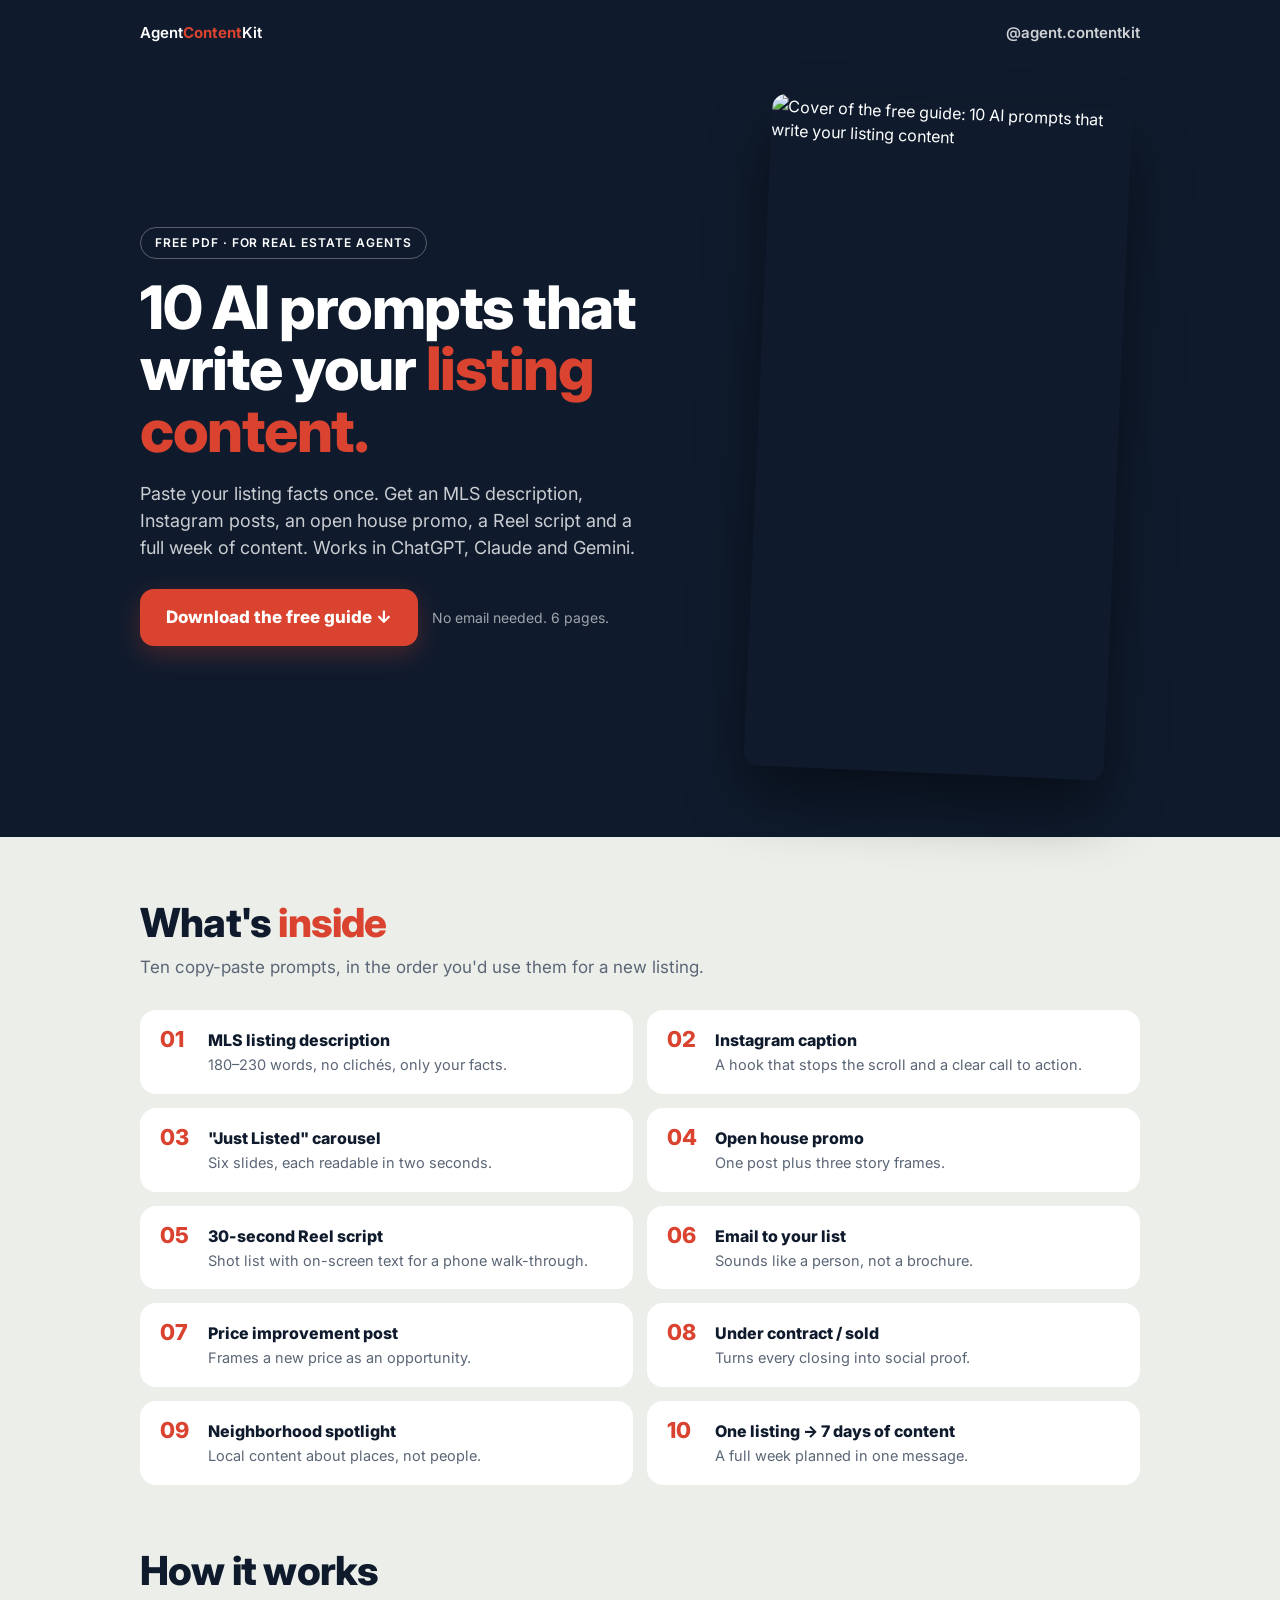
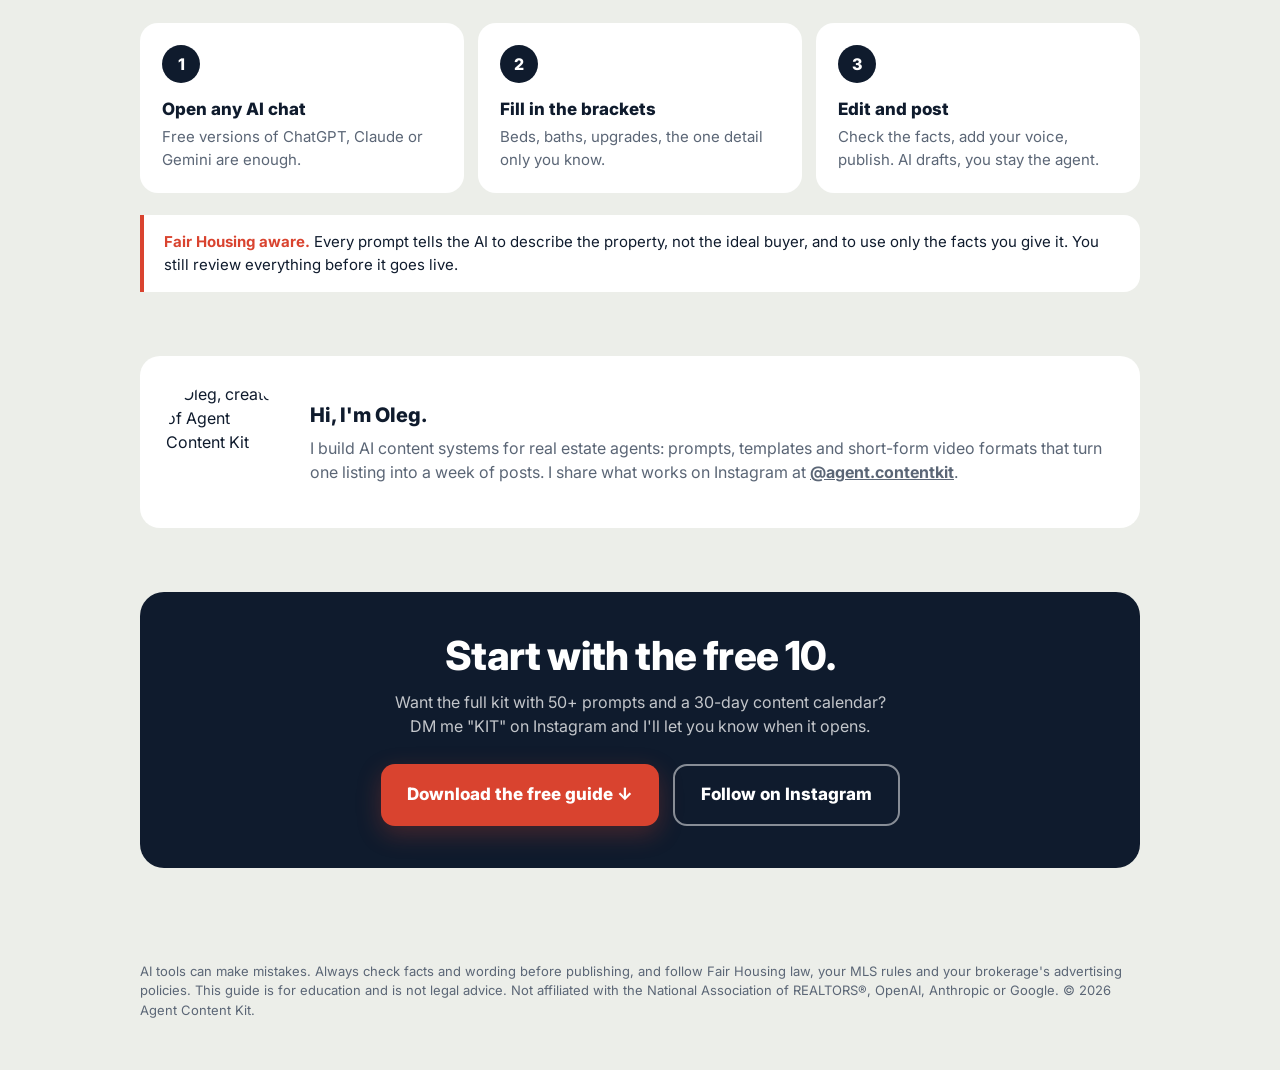
==== site/index.html @ 290e81b9 "Landing page and free PDF guide for agentcontentkit.pro Co-Authored-By: Claude Opus 5.5 <noreply@ant" ====
<!doctype html>
<html lang="en">
<head>
<meta charset="utf-8">
<meta name="viewport" content="width=device-width, initial-scale=1">
<title>10 Free AI Prompts for Real Estate Listings | Agent Content Kit</title>
<meta name="description" content="Copy-paste AI prompts that write your MLS description, Instagram captions, open house promo, Reel script and a week of content from one listing. Fair Housing aware. Free PDF.">
<meta property="og:title" content="10 AI prompts that write your listing content">
<meta property="og:description" content="Free PDF for real estate agents. Works in ChatGPT, Claude and Gemini.">
<meta property="og:image" content="https://agentcontentkit.pro/guide-cover.jpg">
<meta property="og:url" content="https://agentcontentkit.pro/">
<meta name="theme-color" content="#0F1B2D">
<link rel="apple-touch-icon" href="/apple-touch-icon.png">
<link rel="icon" href="data:image/svg+xml,%3Csvg xmlns='http://www.w3.org/2000/svg' viewBox='0 0 64 64'%3E%3Crect width='64' height='64' rx='14' fill='%230F1B2D'/%3E%3Ctext x='32' y='43' font-family='Arial' font-weight='800' font-size='30' text-anchor='middle' fill='%23D9432F'%3EAK%3C/text%3E%3C/svg%3E">
<link rel="preconnect" href="https://fonts.googleapis.com">
<link href="https://fonts.googleapis.com/css2?family=Inter:wght@400;600;800&display=swap" rel="stylesheet">
<style>
:root{--bg:#ECEEE9;--card:#fff;--ink:#0F1B2D;--red:#D9432F;--muted:#5B6676;--line:#D9DDD5}
*{box-sizing:border-box;margin:0;padding:0}
html{scroll-behavior:smooth}
body{font-family:Inter,system-ui,sans-serif;background:var(--bg);color:var(--ink);line-height:1.5;-webkit-font-smoothing:antialiased}
.wrap{max-width:1040px;margin:0 auto;padding:0 20px}
a{color:inherit}
.btn{display:inline-flex;align-items:center;gap:10px;background:var(--red);color:#fff;text-decoration:none;font-weight:800;padding:16px 26px;border-radius:14px;font-size:17px;transition:transform .15s ease,box-shadow .15s ease;box-shadow:0 8px 24px rgba(217,67,47,.28)}
.btn:hover{transform:translateY(-2px);box-shadow:0 12px 28px rgba(217,67,47,.34)}
.btn.ghost{background:transparent;color:var(--ink);border:2px solid var(--ink);box-shadow:none}
/* hero */
.hero{background:var(--ink);color:#fff;padding:22px 0 64px}
nav{display:flex;justify-content:space-between;align-items:center;font-weight:600;font-size:15px}
nav .logo b{color:var(--red)}
nav a{opacity:.8;text-decoration:none}
.hero-grid{display:grid;grid-template-columns:1.15fr .85fr;gap:48px;align-items:center;margin-top:56px}
.tag{display:inline-block;border:1.5px solid rgba(255,255,255,.3);border-radius:99px;padding:6px 14px;font-size:12px;letter-spacing:.08em;font-weight:600}
h1{font-size:clamp(36px,6vw,60px);line-height:1.03;font-weight:800;letter-spacing:-.025em;margin-top:18px}
h1 em{font-style:normal;color:var(--red)}
.lead{font-size:18px;color:rgba(255,255,255,.78);margin-top:18px;max-width:520px}
.hero .cta{margin-top:28px;display:flex;flex-wrap:wrap;gap:14px;align-items:center}
.hero small{color:rgba(255,255,255,.6);font-size:14px}
.cover{width:100%;max-width:360px;justify-self:center;border-radius:14px;box-shadow:0 30px 60px rgba(0,0,0,.45);transform:rotate(2.5deg)}
/* sections */
section{padding:64px 0}
h2{font-size:clamp(28px,4vw,40px);font-weight:800;letter-spacing:-.02em;line-height:1.1}
h2 em{font-style:normal;color:var(--red)}
.sub{color:var(--muted);font-size:17px;margin-top:10px;max-width:620px}
.grid{display:grid;grid-template-columns:repeat(2,1fr);gap:14px;margin-top:30px}
.item{background:var(--card);border-radius:16px;padding:18px 20px;display:flex;gap:14px;align-items:flex-start}
.item .n{font-weight:800;color:var(--red);font-size:22px;line-height:1;min-width:34px}
.item h3{font-size:16px;font-weight:800}
.item p{color:var(--muted);font-size:14.5px;margin-top:2px}
.steps{display:grid;grid-template-columns:repeat(3,1fr);gap:14px;margin-top:30px}
.step{background:var(--card);border-radius:18px;padding:22px}
.step .dot{width:38px;height:38px;border-radius:50%;background:var(--ink);color:#fff;font-weight:800;display:grid;place-items:center}
.step h3{margin-top:14px;font-size:17px;font-weight:800}
.step p{color:var(--muted);font-size:15px;margin-top:4px}
.note{margin-top:22px;background:var(--card);border-left:4px solid var(--red);border-radius:0 16px 16px 0;padding:16px 20px;font-size:15px}
.note b{color:var(--red)}
.about{display:grid;grid-template-columns:120px 1fr;gap:24px;align-items:center;background:var(--card);border-radius:20px;padding:26px}
.about img{width:120px;height:120px;border-radius:50%;object-fit:cover}
.about p{color:var(--muted);margin-top:6px}
.final{background:var(--ink);color:#fff;border-radius:24px;padding:42px 32px;text-align:center}
.final h2{color:#fff}
.final p{color:rgba(255,255,255,.75);margin:12px auto 26px;max-width:520px}
.final .row{display:flex;gap:14px;justify-content:center;flex-wrap:wrap}
.final .btn.ghost{color:#fff;border-color:rgba(255,255,255,.5)}
footer{padding:30px 0 50px;color:var(--muted);font-size:13px}
@media (max-width:760px){
  .hero-grid{grid-template-columns:1fr;gap:36px;margin-top:36px}
  .cover{max-width:260px}
  .grid,.steps{grid-template-columns:1fr}
  .about{grid-template-columns:1fr;text-align:center;justify-items:center}
  section{padding:48px 0}
}
</style>
</head>
<body>

<header class="hero">
  <div class="wrap">
    <nav><span class="logo">Agent<b>Content</b>Kit</span><a href="https://www.instagram.com/agent.contentkit/" rel="noopener">@agent.contentkit</a></nav>
    <div class="hero-grid">
      <div>
        <span class="tag">FREE PDF · FOR REAL ESTATE AGENTS</span>
        <h1>10 AI prompts that write your <em>listing content.</em></h1>
        <p class="lead">Paste your listing facts once. Get an MLS description, Instagram posts, an open house promo, a Reel script and a full week of content. Works in ChatGPT, Claude and Gemini.</p>
        <div class="cta">
          <a class="btn" href="/10-ai-prompts-for-listings.pdf" download>Download the free guide ↓</a>
          <small>No email needed. 6 pages.</small>
        </div>
      </div>
      <img class="cover" src="/guide-cover.jpg" alt="Cover of the free guide: 10 AI prompts that write your listing content" width="520" height="672">
    </div>
  </div>
</header>

<main>
  <section>
    <div class="wrap">
      <h2>What's <em>inside</em></h2>
      <p class="sub">Ten copy-paste prompts, in the order you'd use them for a new listing.</p>
      <div class="grid">
        <div class="item"><span class="n">01</span><div><h3>MLS listing description</h3><p>180–230 words, no clichés, only your facts.</p></div></div>
        <div class="item"><span class="n">02</span><div><h3>Instagram caption</h3><p>A hook that stops the scroll and a clear call to action.</p></div></div>
        <div class="item"><span class="n">03</span><div><h3>"Just Listed" carousel</h3><p>Six slides, each readable in two seconds.</p></div></div>
        <div class="item"><span class="n">04</span><div><h3>Open house promo</h3><p>One post plus three story frames.</p></div></div>
        <div class="item"><span class="n">05</span><div><h3>30-second Reel script</h3><p>Shot list with on-screen text for a phone walk-through.</p></div></div>
        <div class="item"><span class="n">06</span><div><h3>Email to your list</h3><p>Sounds like a person, not a brochure.</p></div></div>
        <div class="item"><span class="n">07</span><div><h3>Price improvement post</h3><p>Frames a new price as an opportunity.</p></div></div>
        <div class="item"><span class="n">08</span><div><h3>Under contract / sold</h3><p>Turns every closing into social proof.</p></div></div>
        <div class="item"><span class="n">09</span><div><h3>Neighborhood spotlight</h3><p>Local content about places, not people.</p></div></div>
        <div class="item"><span class="n">10</span><div><h3>One listing → 7 days of content</h3><p>A full week planned in one message.</p></div></div>
      </div>
    </div>
  </section>

  <section style="padding-top:0">
    <div class="wrap">
      <h2>How it works</h2>
      <div class="steps">
        <div class="step"><div class="dot">1</div><h3>Open any AI chat</h3><p>Free versions of ChatGPT, Claude or Gemini are enough.</p></div>
        <div class="step"><div class="dot">2</div><h3>Fill in the brackets</h3><p>Beds, baths, upgrades, the one detail only you know.</p></div>
        <div class="step"><div class="dot">3</div><h3>Edit and post</h3><p>Check the facts, add your voice, publish. AI drafts, you stay the agent.</p></div>
      </div>
      <div class="note"><b>Fair Housing aware.</b> Every prompt tells the AI to describe the property, not the ideal buyer, and to use only the facts you give it. You still review everything before it goes live.</div>
    </div>
  </section>

  <section style="padding-top:0">
    <div class="wrap">
      <div class="about">
        <img src="/oleg.jpg" alt="Oleg, creator of Agent Content Kit" width="120" height="120">
        <div>
          <h3 style="font-size:20px;font-weight:800">Hi, I'm Oleg.</h3>
          <p>I build AI content systems for real estate agents: prompts, templates and short-form video formats that turn one listing into a week of posts. I share what works on Instagram at <a href="https://www.instagram.com/agent.contentkit/" rel="noopener"><b>@agent.contentkit</b></a>.</p>
        </div>
      </div>
    </div>
  </section>

  <section style="padding-top:0">
    <div class="wrap">
      <div class="final">
        <h2>Start with the free 10.</h2>
        <p>Want the full kit with 50+ prompts and a 30-day content calendar? DM me "KIT" on Instagram and I'll let you know when it opens.</p>
        <div class="row">
          <a class="btn" href="/10-ai-prompts-for-listings.pdf" download>Download the free guide ↓</a>
          <a class="btn ghost" href="https://www.instagram.com/agent.contentkit/" rel="noopener">Follow on Instagram</a>
        </div>
      </div>
    </div>
  </section>
</main>

<footer>
  <div class="wrap">AI tools can make mistakes. Always check facts and wording before publishing, and follow Fair Housing law, your MLS rules and your brokerage's advertising policies. This guide is for education and is not legal advice. Not affiliated with the National Association of REALTORS®, OpenAI, Anthropic or Google. © 2026 Agent Content Kit.</div>
</footer>

</body>
</html>
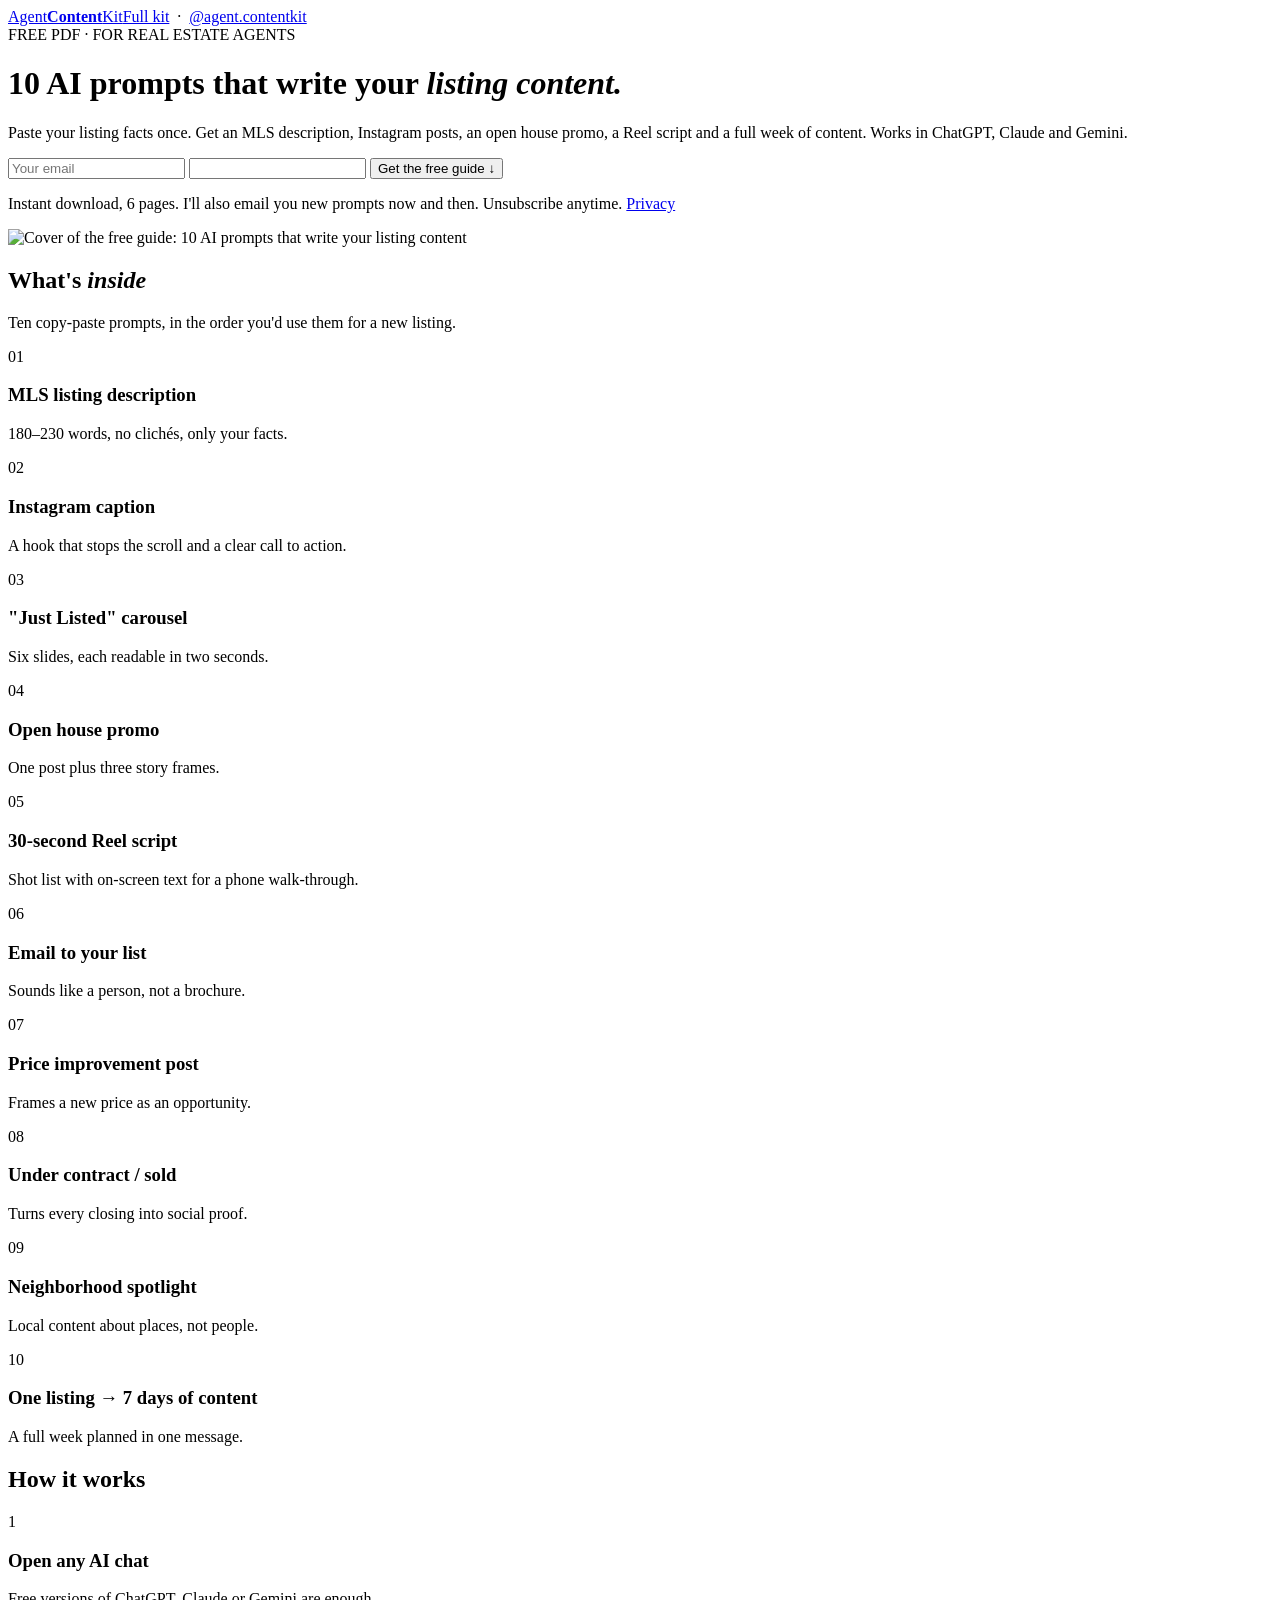
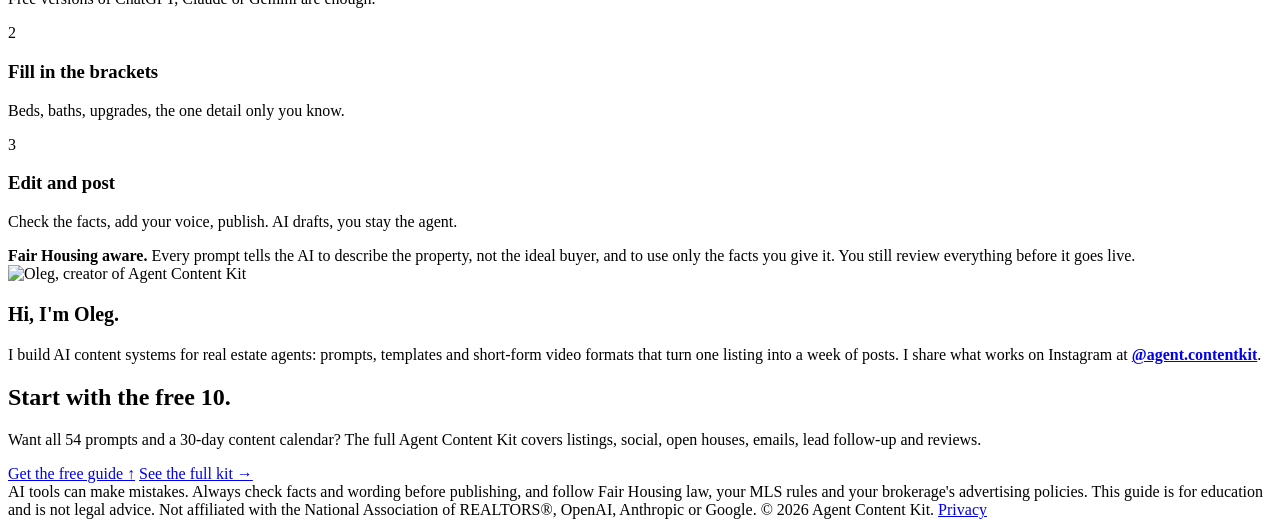
==== commit c136eae5: "Email capture for the free guide, Kit sales page, thanks and privacy pages Free PDF is now behind an" ====
--- a/site/index.html
+++ b/site/index.html
@@ -5,6 +5,7 @@
 <meta name="viewport" content="width=device-width, initial-scale=1">
 <title>10 Free AI Prompts for Real Estate Listings | Agent Content Kit</title>
 <meta name="description" content="Copy-paste AI prompts that write your MLS description, Instagram captions, open house promo, Reel script and a week of content from one listing. Fair Housing aware. Free PDF.">
+<link rel="canonical" href="https://agentcontentkit.pro/">
 <meta property="og:title" content="10 AI prompts that write your listing content">
 <meta property="og:description" content="Free PDF for real estate agents. Works in ChatGPT, Claude and Gemini.">
 <meta property="og:image" content="https://agentcontentkit.pro/guide-cover.jpg">
@@ -14,77 +15,27 @@
 <link rel="icon" href="data:image/svg+xml,%3Csvg xmlns='http://www.w3.org/2000/svg' viewBox='0 0 64 64'%3E%3Crect width='64' height='64' rx='14' fill='%230F1B2D'/%3E%3Ctext x='32' y='43' font-family='Arial' font-weight='800' font-size='30' text-anchor='middle' fill='%23D9432F'%3EAK%3C/text%3E%3C/svg%3E">
 <link rel="preconnect" href="https://fonts.googleapis.com">
 <link href="https://fonts.googleapis.com/css2?family=Inter:wght@400;600;800&display=swap" rel="stylesheet">
-<style>
-:root{--bg:#ECEEE9;--card:#fff;--ink:#0F1B2D;--red:#D9432F;--muted:#5B6676;--line:#D9DDD5}
-*{box-sizing:border-box;margin:0;padding:0}
-html{scroll-behavior:smooth}
-body{font-family:Inter,system-ui,sans-serif;background:var(--bg);color:var(--ink);line-height:1.5;-webkit-font-smoothing:antialiased}
-.wrap{max-width:1040px;margin:0 auto;padding:0 20px}
-a{color:inherit}
-.btn{display:inline-flex;align-items:center;gap:10px;background:var(--red);color:#fff;text-decoration:none;font-weight:800;padding:16px 26px;border-radius:14px;font-size:17px;transition:transform .15s ease,box-shadow .15s ease;box-shadow:0 8px 24px rgba(217,67,47,.28)}
-.btn:hover{transform:translateY(-2px);box-shadow:0 12px 28px rgba(217,67,47,.34)}
-.btn.ghost{background:transparent;color:var(--ink);border:2px solid var(--ink);box-shadow:none}
-/* hero */
-.hero{background:var(--ink);color:#fff;padding:22px 0 64px}
-nav{display:flex;justify-content:space-between;align-items:center;font-weight:600;font-size:15px}
-nav .logo b{color:var(--red)}
-nav a{opacity:.8;text-decoration:none}
-.hero-grid{display:grid;grid-template-columns:1.15fr .85fr;gap:48px;align-items:center;margin-top:56px}
-.tag{display:inline-block;border:1.5px solid rgba(255,255,255,.3);border-radius:99px;padding:6px 14px;font-size:12px;letter-spacing:.08em;font-weight:600}
-h1{font-size:clamp(36px,6vw,60px);line-height:1.03;font-weight:800;letter-spacing:-.025em;margin-top:18px}
-h1 em{font-style:normal;color:var(--red)}
-.lead{font-size:18px;color:rgba(255,255,255,.78);margin-top:18px;max-width:520px}
-.hero .cta{margin-top:28px;display:flex;flex-wrap:wrap;gap:14px;align-items:center}
-.hero small{color:rgba(255,255,255,.6);font-size:14px}
-.cover{width:100%;max-width:360px;justify-self:center;border-radius:14px;box-shadow:0 30px 60px rgba(0,0,0,.45);transform:rotate(2.5deg)}
-/* sections */
-section{padding:64px 0}
-h2{font-size:clamp(28px,4vw,40px);font-weight:800;letter-spacing:-.02em;line-height:1.1}
-h2 em{font-style:normal;color:var(--red)}
-.sub{color:var(--muted);font-size:17px;margin-top:10px;max-width:620px}
-.grid{display:grid;grid-template-columns:repeat(2,1fr);gap:14px;margin-top:30px}
-.item{background:var(--card);border-radius:16px;padding:18px 20px;display:flex;gap:14px;align-items:flex-start}
-.item .n{font-weight:800;color:var(--red);font-size:22px;line-height:1;min-width:34px}
-.item h3{font-size:16px;font-weight:800}
-.item p{color:var(--muted);font-size:14.5px;margin-top:2px}
-.steps{display:grid;grid-template-columns:repeat(3,1fr);gap:14px;margin-top:30px}
-.step{background:var(--card);border-radius:18px;padding:22px}
-.step .dot{width:38px;height:38px;border-radius:50%;background:var(--ink);color:#fff;font-weight:800;display:grid;place-items:center}
-.step h3{margin-top:14px;font-size:17px;font-weight:800}
-.step p{color:var(--muted);font-size:15px;margin-top:4px}
-.note{margin-top:22px;background:var(--card);border-left:4px solid var(--red);border-radius:0 16px 16px 0;padding:16px 20px;font-size:15px}
-.note b{color:var(--red)}
-.about{display:grid;grid-template-columns:120px 1fr;gap:24px;align-items:center;background:var(--card);border-radius:20px;padding:26px}
-.about img{width:120px;height:120px;border-radius:50%;object-fit:cover}
-.about p{color:var(--muted);margin-top:6px}
-.final{background:var(--ink);color:#fff;border-radius:24px;padding:42px 32px;text-align:center}
-.final h2{color:#fff}
-.final p{color:rgba(255,255,255,.75);margin:12px auto 26px;max-width:520px}
-.final .row{display:flex;gap:14px;justify-content:center;flex-wrap:wrap}
-.final .btn.ghost{color:#fff;border-color:rgba(255,255,255,.5)}
-footer{padding:30px 0 50px;color:var(--muted);font-size:13px}
-@media (max-width:760px){
-  .hero-grid{grid-template-columns:1fr;gap:36px;margin-top:36px}
-  .cover{max-width:260px}
-  .grid,.steps{grid-template-columns:1fr}
-  .about{grid-template-columns:1fr;text-align:center;justify-items:center}
-  section{padding:48px 0}
-}
-</style>
+<link rel="stylesheet" href="/assets/site.css">
 </head>
 <body>
 
-<header class="hero">
+<header class="hero" id="top">
   <div class="wrap">
-    <nav><span class="logo">Agent<b>Content</b>Kit</span><a href="https://www.instagram.com/agent.contentkit/" rel="noopener">@agent.contentkit</a></nav>
+    <nav><a class="logo" href="/" style="opacity:1">Agent<b>Content</b>Kit</a><span><a href="/kit/">Full kit</a> &nbsp;·&nbsp; <a href="https://www.instagram.com/agent.contentkit/" rel="noopener">@agent.contentkit</a></span></nav>
     <div class="hero-grid">
       <div>
         <span class="tag">FREE PDF · FOR REAL ESTATE AGENTS</span>
         <h1>10 AI prompts that write your <em>listing content.</em></h1>
         <p class="lead">Paste your listing facts once. Get an MLS description, Instagram posts, an open house promo, a Reel script and a full week of content. Works in ChatGPT, Claude and Gemini.</p>
-        <div class="cta">
-          <a class="btn" href="/10-ai-prompts-for-listings.pdf" download>Download the free guide ↓</a>
-          <small>No email needed. 6 pages.</small>
+        <div class="cta" style="display:block">
+          <form class="form" data-source="guide" data-download="/10-ai-prompts-for-listings.pdf" data-done="done-hero" novalidate>
+            <input type="email" name="email" placeholder="Your email" autocomplete="email" required aria-label="Your email">
+            <input class="hp" type="text" name="company" tabindex="-1" autocomplete="off" aria-hidden="true">
+            <button class="btn" type="submit">Get the free guide ↓</button>
+          </form>
+          <div class="done" id="done-hero" hidden><b>Your download has started.</b> If it didn't, <a href="/10-ai-prompts-for-listings.pdf" download>click here</a>. Start with prompt #1 and paste your listing facts.</div>
+          <p class="form-msg" aria-live="polite"></p>
+          <p class="fine">Instant download, 6 pages. I'll also email you new prompts now and then. Unsubscribe anytime. <a href="/privacy/">Privacy</a></p>
         </div>
       </div>
       <img class="cover" src="/guide-cover.jpg" alt="Cover of the free guide: 10 AI prompts that write your listing content" width="520" height="672">
@@ -140,10 +91,10 @@
     <div class="wrap">
       <div class="final">
         <h2>Start with the free 10.</h2>
-        <p>Want the full kit with 50+ prompts and a 30-day content calendar? DM me "KIT" on Instagram and I'll let you know when it opens.</p>
+        <p>Want all 54 prompts and a 30-day content calendar? The full Agent Content Kit covers listings, social, open houses, emails, lead follow-up and reviews.</p>
         <div class="row">
-          <a class="btn" href="/10-ai-prompts-for-listings.pdf" download>Download the free guide ↓</a>
-          <a class="btn ghost" href="https://www.instagram.com/agent.contentkit/" rel="noopener">Follow on Instagram</a>
+          <a class="btn" href="#top">Get the free guide ↑</a>
+          <a class="btn ghost" href="/kit/">See the full kit →</a>
         </div>
       </div>
     </div>
@@ -151,8 +102,9 @@
 </main>
 
 <footer>
-  <div class="wrap">AI tools can make mistakes. Always check facts and wording before publishing, and follow Fair Housing law, your MLS rules and your brokerage's advertising policies. This guide is for education and is not legal advice. Not affiliated with the National Association of REALTORS®, OpenAI, Anthropic or Google. © 2026 Agent Content Kit.</div>
+  <div class="wrap">AI tools can make mistakes. Always check facts and wording before publishing, and follow Fair Housing law, your MLS rules and your brokerage's advertising policies. This guide is for education and is not legal advice. Not affiliated with the National Association of REALTORS®, OpenAI, Anthropic or Google. © 2026 Agent Content Kit. <a href="/privacy/">Privacy</a></div>
 </footer>
+<script src="/assets/form.js" defer></script>
 
 </body>
 </html>
